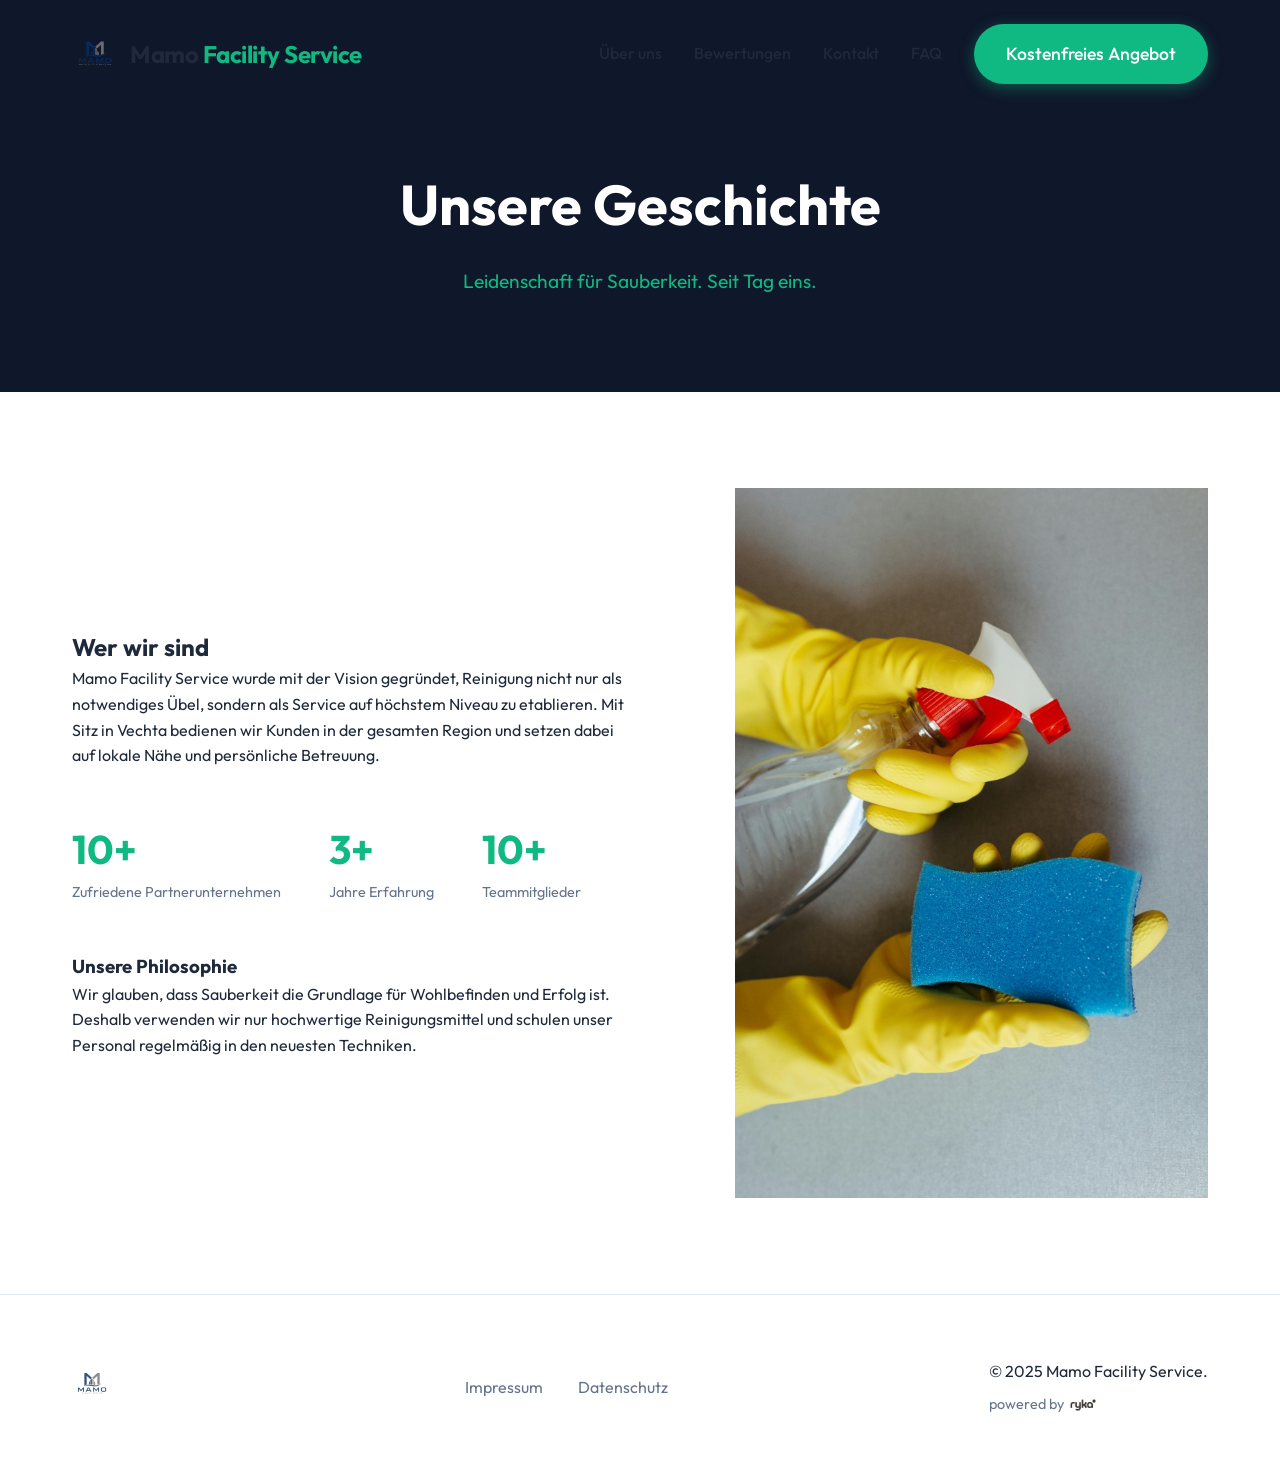
==== about.html @ 43d49301 "Logo etwas groesser, Textabstand zwischen Mamo und Facility Service korrigiert" ====
<!DOCTYPE html>
<html lang="de">
<head>
    <meta charset="UTF-8">
    <meta name="viewport" content="width=device-width, initial-scale=1.0">
    <title>Über uns | Mamo Facility Service Reinigungsservice</title>
    <link rel="preconnect" href="https://fonts.googleapis.com">
    <link rel="preconnect" href="https://fonts.gstatic.com" crossorigin>
    <link href="https://fonts.googleapis.com/css2?family=Outfit:wght@300;400;600;700&display=swap" rel="stylesheet">
    <link rel="stylesheet" href="style.css?v=1.3">
</head>
<body>
    <header id="main-header" class="scrolled">
        <nav class="container">
            <a href="index.html" class="logo" style="text-decoration:none; color:var(--text);">
                <img src="assets/logoneu1.png" alt="Mamo Facility Service Logo" class="logo-img">
                <span class="logo-text">Mamo <span>Facility Service</span></span>
            </a>
            <button class="hamburger" id="hamburger-btn" aria-label="Menü öffnen">
                <span></span>
                <span></span>
                <span></span>
            </button>
            <div class="nav-links" id="nav-links">
                <a href="about.html">Über uns</a>
                <a href="reviews.html">Bewertungen</a>
                <a href="contact.html">Kontakt</a>
                <a href="faq.html">FAQ</a>
                <a href="contact.html" class="btn-cta nav-cta">Kostenfreies Angebot</a>
            </div>
        </nav>
    </header>

    <main>
        <section class="sub-hero bg-dark">
            <div class="container">
                <h1>Unsere Geschichte</h1>
                <p>Leidenschaft für Sauberkeit. Seit Tag eins.</p>
            </div>
        </section>

        <section id="about-content" class="container">
            <div class="about-grid">
                <div class="about-text">
                    <h2>Wer wir sind</h2>
                    <p>Mamo Facility Service wurde mit der Vision gegründet, Reinigung nicht nur als notwendiges Übel, sondern als Service auf höchstem Niveau zu etablieren. Mit Sitz in Vechta bedienen wir Kunden in der gesamten Region und setzen dabei auf lokale Nähe und persönliche Betreuung.</p>
                    
                    <div class="stats">
                        <div class="stat-item">
                            <span class="number">10+</span>
                            <span class="label">Zufriedene Partnerunternehmen</span>
                        </div>
                        <div class="stat-item">
                            <span class="number">3+</span>
                            <span class="label">Jahre Erfahrung</span>
                        </div>
                        <div class="stat-item">
                            <span class="number">10+</span>
                            <span class="label">Teammitglieder</span>
                        </div>
                    </div>

                    <h3>Unsere Philosophie</h3>
                    <p>Wir glauben, dass Sauberkeit die Grundlage für Wohlbefinden und Erfolg ist. Deshalb verwenden wir nur hochwertige Reinigungsmittel und schulen unser Personal regelmäßig in den neuesten Techniken.</p>
                </div>
                <div class="about-image">
                    <img src="assets/about-cleaning.jpg" alt="Mamo Facility Service Reinigung" class="img-responsive">
                </div>
            </div>
        </section>


    </main>

    <footer>
        <div class="container footer-content">
            <div class="footer-logo">
                <img src="assets/logoneu1.png" alt="Mamo Facility Service Logo">
            </div>
            <div class="footer-links">
                <a href="impressum.html">Impressum</a>
                <a href="datenschutz.html">Datenschutz</a>
            </div>
            <div class="copyright">
                &copy; 2025 Mamo Facility Service.
                <div style="margin-top: 8px; font-size: 0.9rem; color: var(--text-light);">
                    powered by <img src="assets/ryka-logo.jpg" alt="ryka" style="height: 14px; vertical-align: middle; margin-left: 2px;">
                </div>
            </div>
        </div>
    </footer>
    <script src="app.js"></script>
</body>
</html>
---- style.css ----
:root {
    --primary: #0f172a;
    --secondary: #10b981;
    --accent: #3b82f6;
    --background: #ffffff;
    --surface: #f8fafc;
    --text: #1e293b;
    --text-light: #64748b;
    --white: #ffffff;
    --transition: all 0.3s cubic-bezier(0.4, 0, 0.2, 1);
}

* {
    margin: 0;
    padding: 0;
    box-sizing: border-box;
}

html {
    scroll-behavior: smooth;
}

body {
    font-family: 'Outfit', sans-serif;
    line-height: 1.6;
    color: var(--text);
    background-color: var(--background);
    overflow-x: hidden;
}

.container {
    max-width: 1200px;
    margin: 0 auto;
    padding: 0 2rem;
}

/* Header & Nav */
header {
    position: fixed;
    top: 0;
    width: 100%;
    z-index: 1000;
    padding: 1.5rem 0;
    transition: var(--transition);
}

header.scrolled {
    background: rgba(255, 255, 255, 0.8);
    backdrop-filter: blur(10px);
    padding: 1rem 0;
    box-shadow: 0 4px 20px rgba(0,0,0,0.05);
}

nav {
    display: flex;
    justify-content: space-between;
    align-items: center;
}

.logo {
    display: inline-flex;
    align-items: center;
    gap: 0.75rem;
    font-size: 1.5rem;
    font-weight: 700;
    letter-spacing: -0.5px;
    transition: var(--transition);
}

.logo-text span {
    color: var(--secondary);
}

.logo-img {
    height: 46px;
    width: auto;
    object-fit: contain;
    transition: var(--transition);
}

header.scrolled .logo-img {
    height: 36px;
}

header.scrolled .logo {
    font-size: 1.3rem;
}

.nav-links {
    display: flex;
    gap: 2rem;
    align-items: center;
}

.nav-links a {
    text-decoration: none;
    color: var(--text);
    font-weight: 500;
    transition: var(--transition);
}

.nav-links a:hover {
    color: var(--secondary);
}

.hamburger {
    display: none;
    flex-direction: column;
    justify-content: space-around;
    width: 30px;
    height: 25px;
    background: transparent;
    border: none;
    cursor: pointer;
    padding: 0;
    z-index: 1000;
}

.hamburger span {
    width: 30px;
    height: 3px;
    background: var(--text);
    border-radius: 10px;
    transition: all 0.3s linear;
    position: relative;
    transform-origin: 1px;
}

.hamburger.active span:nth-child(1) {
    transform: rotate(45deg);
}

.hamburger.active span:nth-child(2) {
    opacity: 0;
}

.hamburger.active span:nth-child(3) {
    transform: rotate(-45deg);
}

.nav-cta {
    padding: 0.8rem 1.5rem;
    background-color: var(--secondary);
    color: var(--white);
    border-radius: 50px;
    box-shadow: 0 4px 15px rgba(16, 185, 129, 0.4);
}

.nav-cta:hover {
    transform: translateY(-2px);
    box-shadow: 0 6px 20px rgba(16, 185, 129, 0.6);
    color: var(--white) !important;
}

/* Buttons */
.btn-primary, .btn-cta {
    background: var(--primary);
    color: var(--white) !important;
    padding: 0.8rem 1.5rem;
    border-radius: 50px;
    font-weight: 600;
    transition: var(--transition);
    border: none;
    cursor: pointer;
}

.btn-cta {
    background: var(--secondary);
    padding: 1rem 2rem;
    font-size: 1.1rem;
}

.btn-secondary {
    background: transparent;
    border: 2px solid var(--primary);
    color: var(--primary);
    padding: 1rem 2rem;
    border-radius: 50px;
    font-weight: 600;
    text-decoration: none;
    transition: var(--transition);
}

.btn-primary:hover, .btn-cta:hover {
    transform: translateY(-2px);
    box-shadow: 0 10px 20px rgba(0,0,0,0.1);
}

/* Hero Section */
#hero {
    height: 500vh; /* Increased to 500vh to slow down the 161 desktop frames and make scrolling less sensitive */
    position: relative;
}

.animation-container {
    position: sticky;
    top: 0;
    height: 100vh;
    width: 100%;
    overflow: hidden;
    background: url('frames/ezgif-frame-001.webp') center center / cover no-repeat #000;
}

#scroll-animation {
    width: 100%;
    height: 100%;
    display: block;
}

.hero-content {
    position: absolute;
    top: 50%;
    left: 50%;
    transform: translate(-50%, -50%);
    z-index: 10;
    color: var(--white);
    text-align: center;
    width: 100%;
    padding: 0 2rem;
    pointer-events: none;
    -webkit-font-smoothing: antialiased;
}

.hero-content * {
    pointer-events: auto;
}

.hero-logo {
    margin-bottom: 2rem;
}

.hero-logo img {
    max-height: 90px;
    width: auto;
    border-radius: 12px;
    background: #ffffff;
    padding: 8px;
    box-shadow: 0 10px 30px rgba(0,0,0,0.15);
    display: inline-block;
}

#hero h1 {
    font-size: clamp(2.5rem, 8vw, 4.5rem);
    line-height: 1.1;
    margin-bottom: 1.5rem;
    font-weight: 700;
    text-shadow: 0 4px 20px rgba(0,0,0,0.3);
}

#hero h1 span {
    color: #10b981; /* Bright, vibrant green */
    text-shadow: 0 2px 15px rgba(0,0,0,0.6);
}

#hero p {
    font-size: 1.25rem;
    margin-bottom: 2.5rem;
    opacity: 0.9;
}

.hero-actions {
    display: flex;
    gap: 1rem;
    justify-content: center;
}

#hero .btn-secondary {
    border-color: var(--white);
    color: var(--white);
}

#hero .btn-secondary:hover {
    background: var(--white);
    color: var(--primary);
}

/* Animations */
.fade-in {
    opacity: 0;
    transform: translateY(20px);
    animation: fadeIn 1s forwards;
}

.delay-1 { animation-delay: 0.2s; }
.delay-2 { animation-delay: 0.4s; }

@keyframes fadeIn {
    to {
        opacity: 1;
        transform: translateY(0);
    }
}

/* Services */
#services {
    padding: 8rem 2rem;
}

.section-title {
    text-align: center;
    font-size: 2.5rem;
    margin-bottom: 4rem;
    font-weight: 700;
}

.services-grid {
    display: grid;
    grid-template-columns: repeat(auto-fit, minmax(250px, 1fr));
    gap: 2rem;
}

.service-card {
    background: var(--surface);
    padding: 3rem 2rem;
    border-radius: 24px;
    transition: var(--transition);
    text-align: center;
}

.service-card:hover {
    transform: translateY(-10px);
    background: var(--white);
    box-shadow: 0 20px 40px rgba(0,0,0,0.05);
}

.service-card .icon {
    font-size: 3rem;
    margin-bottom: 1.5rem;
}

.service-card h3 {
    margin-bottom: 1rem;
    font-size: 1.5rem;
}

/* Why Us */
.bg-dark {
    background: var(--primary);
    color: var(--white);
    padding: 8rem 0;
}

.grid-2 {
    display: grid;
    grid-template-columns: 1fr 1fr;
    gap: 4rem;
    align-items: center;
}

.why-cards-grid {
    display: grid;
    grid-template-columns: repeat(4, 1fr);
    gap: 1.5rem;
}

.why-card {
    background: rgba(255, 255, 255, 0.05);
    border: 1px solid rgba(255, 255, 255, 0.08);
    border-radius: 20px;
    padding: 2.5rem 2rem;
    text-align: center;
    transition: all 0.4s cubic-bezier(0.25, 0.46, 0.45, 0.94);
    position: relative;
    overflow: hidden;
}

.why-card::before {
    content: '';
    position: absolute;
    top: 0;
    left: 0;
    right: 0;
    height: 3px;
    background: linear-gradient(90deg, transparent, var(--secondary), transparent);
    opacity: 0;
    transition: opacity 0.4s ease;
}

.why-card:hover {
    transform: translateY(-8px);
    background: rgba(255, 255, 255, 0.09);
    border-color: rgba(46, 204, 113, 0.3);
    box-shadow: 0 20px 60px rgba(0, 0, 0, 0.3), 0 0 40px rgba(46, 204, 113, 0.1);
}

.why-card:hover::before {
    opacity: 1;
}

.why-card-icon {
    width: 60px;
    height: 60px;
    border-radius: 16px;
    background: linear-gradient(135deg, rgba(46, 204, 113, 0.15), rgba(46, 204, 113, 0.05));
    display: flex;
    align-items: center;
    justify-content: center;
    margin: 0 auto 1.5rem;
    color: var(--secondary);
    transition: all 0.4s ease;
}

.why-card:hover .why-card-icon {
    background: linear-gradient(135deg, var(--secondary), rgba(46, 204, 113, 0.7));
    color: var(--white);
    transform: scale(1.1);
    box-shadow: 0 8px 25px rgba(46, 204, 113, 0.3);
}

.why-card-title {
    font-size: 1.15rem;
    font-weight: 700;
    color: var(--white);
    margin-bottom: 0.75rem;
}

.why-card-text {
    font-size: 0.95rem;
    color: rgba(255, 255, 255, 0.55);
    line-height: 1.6;
}

/* Contact */
#contact {
    padding: 8rem 2rem;
}

.contact-wrapper {
    display: grid;
    grid-template-columns: 1fr 1.2fr;
    gap: 4rem;
    background: var(--surface);
    padding: 4rem;
    border-radius: 40px;
}

.contact-form {
    display: flex;
    flex-direction: column;
    gap: 1.5rem;
}

.contact-form input, .contact-form select, .contact-form textarea {
    padding: 1rem 1.5rem;
    border-radius: 12px;
    border: 1px solid #e2e8f0;
    font-family: inherit;
    font-size: 1rem;
}

.info-item {
    margin: 2rem 0;
    font-size: 1.2rem;
    font-weight: 600;
}

.info-item a {
    text-decoration: none;
    color: var(--text);
}

.btn-whatsapp {
    display: inline-block;
    background: #25d366;
    color: white;
    padding: 1rem 2rem;
    border-radius: 50px;
    text-decoration: none;
    font-weight: 600;
    transition: var(--transition);
}

.image-container {
    border-radius: 30px;
    overflow: hidden;
    box-shadow: 0 20px 40px rgba(0,0,0,0.2);
}

.img-responsive {
    width: 100%;
    height: auto;
    display: block;
    transition: var(--transition);
}

.img-responsive:hover {
    transform: scale(1.05);
}

/* Subpages */
.sub-hero {
    padding: 10rem 0 6rem;
    text-align: center;
}

.sub-hero h1 {
    font-size: 3.5rem;
    margin-bottom: 1rem;
    color: var(--white);
}

.sub-hero p {
    font-size: 1.2rem;
    color: var(--secondary);
    max-width: 600px;
    margin: 0 auto;
}

/* Service Details */
.service-detail-block {
    display: grid;
    grid-template-columns: 1fr 1fr;
    gap: 4rem;
    align-items: center;
    padding: 6rem 0;
}

.service-detail-block.reverse {
    direction: rtl;
}

.service-detail-block.reverse .service-text {
    direction: ltr;
}

.service-text h2 {
    font-size: 2.5rem;
    margin-bottom: 1.5rem;
}

.service-text p {
    font-size: 1.1rem;
    color: var(--text-light);
    margin-bottom: 2rem;
}

.service-text ul {
    list-style: none;
}

.service-text li {
    margin-bottom: 1rem;
    padding-left: 2rem;
    position: relative;
}

.service-text li::before {
    content: '✓';
    position: absolute;
    left: 0;
    color: var(--secondary);
    font-weight: 700;
}

/* Reviews Wall */
#reviews-wall {
    padding: 6rem 2rem;
}

.rating-summary {
    text-align: center;
    margin-bottom: 4rem;
}

.rating-summary .stars {
    font-size: 2rem;
    margin-bottom: 0.5rem;
}

.reviews-grid {
    display: grid;
    grid-template-columns: repeat(auto-fit, minmax(300px, 1fr));
    gap: 2rem;
}

.review-card {
    background: var(--surface);
    padding: 2.5rem;
    border-radius: 24px;
    border: 1px solid #e2e8f0;
}

.review-header {
    display: flex;
    align-items: center;
    gap: 1rem;
    margin-bottom: 1.5rem;
}

.avatar {
    width: 50px;
    height: 50px;
    min-width: 50px;
    min-height: 50px;
    background: var(--primary);
    color: var(--white);
    display: flex;
    align-items: center;
    justify-content: center;
    border-radius: 50%;
    font-weight: 700;
    flex-shrink: 0;
}

.user-info {
    flex: 1;
}

.user-info strong {
    display: block;
}

.user-info span {
    font-size: 0.9rem;
    color: var(--text-light);
}

/* About Grid */
.about-grid {
    display: grid;
    grid-template-columns: 1.2fr 1fr;
    gap: 6rem;
    padding: 6rem 0;
    align-items: center;
}

.stats {
    display: flex;
    gap: 3rem;
    margin: 3rem 0;
}

.stat-item {
    display: flex;
    flex-direction: column;
}

.stat-item .number {
    font-size: 2.5rem;
    font-weight: 700;
    color: var(--secondary);
}

.stat-item .label {
    font-size: 0.9rem;
    color: var(--text-light);
}

/* Contact Grid */
#contact-full {
    padding: 6rem 2rem;
}

/* Mobile-only contact choice elements — hidden on desktop */
.mobile-reach-heading,
.mobile-choice-badge {
    display: none;
}

.contact-grid {
    display: grid;
    grid-template-columns: 1fr 1.2fr;
    gap: 6rem;
}

.contact-methods {
    margin: 3rem 0;
}

.method {
    display: flex;
    gap: 1.5rem;
    margin-bottom: 2rem;
}

.method:last-child {
    margin-bottom: 0;
}

.method .icon {
    font-size: 1.5rem;
    background: var(--surface);
    width: 50px;
    height: 50px;
    display: flex;
    align-items: center;
    justify-content: center;
    border-radius: 12px;
}

.whatsapp-card {
    background: #e7f9ee;
    padding: 2.5rem;
    border-radius: 24px;
}

.whatsapp-card h3 {
    margin-bottom: 0.5rem;
}

.contact-form-wrapper {
    background: var(--surface);
    padding: 4rem;
    border-radius: 32px;
}

.form-group {
    margin-bottom: 1.5rem;
}

.form-group label {
    display: block;
    margin-bottom: 0.5rem;
    font-weight: 600;
}

.text-center {
    text-align: center;
}

/* Featured Partner Logo (centered above grid) */
.partner-featured {
    display: flex;
    justify-content: center;
    align-items: center;
    margin-top: 3rem;
    margin-bottom: 1rem;
}

.partner-featured-logo {
    max-width: 220px;
    max-height: 100px;
}

/* Partners Grid Layout */
.partners-logo-grid {
    display: grid;
    grid-template-columns: repeat(3, 1fr);
    gap: 4.5rem 3rem; /* Increased vertical gap */
    align-items: center;
    justify-items: center;
    margin-top: 3rem;
    padding: 1rem 0;
    width: 100%;
}

.partner-image {
    max-width: 180px;
    height: auto;
    max-height: 80px;
    object-fit: contain;
    opacity: 1;
    transition: var(--transition);
}

.dark-bg-logo {
    background-color: var(--primary);
    padding: 8px 12px;
    border-radius: 8px;
}

@media (min-width: 768px) {
    .partner-image {
        opacity: 0.6;
        filter: grayscale(100%);
    }

    .partner-image:hover {
        opacity: 1;
        filter: grayscale(0%);
        transform: scale(1.1);
    }
}

#partners {
    padding-top: 8rem; /* Weiter weg vom dunklen Bereich darüber */
    padding-bottom: 2rem; /* Näher an das Element darunter */
}

/* Home CTA Section */
#cta-home {
    margin-top: 4rem; /* Halbiert von 8rem, um näher an den Partnern zu sein */
    margin-bottom: 4rem;
    padding: 4rem 2rem;
    background-color: var(--surface);
    border-radius: 20px;
}

#cta-home h2 {
    margin-bottom: 1rem;
}

#cta-home p {
    margin-bottom: 2rem;
    color: var(--text-light);
}

/* Footer */
footer {
    padding: 4rem 0;
    border-top: 1px solid #e2e8f0;
}

.footer-content {
    display: flex;
    justify-content: space-between;
    align-items: center;
}

.footer-logo img {
    height: 40px;
    width: auto;
    opacity: 0.8;
}

.footer-links a {
    margin-left: 2rem;
    text-decoration: none;
    color: var(--text-light);
}

/* Creative Services Grid */
.section-header {
    margin-bottom: 4rem;
}
.badge {
    display: inline-block;
    padding: 0.5rem 1rem;
    background: rgba(16, 185, 129, 0.1);
    color: var(--secondary);
    border-radius: 50px;
    font-weight: 600;
    font-size: 0.9rem;
    margin-bottom: 1rem;
    text-transform: uppercase;
    letter-spacing: 1px;
}

.creative-services-grid {
    display: grid;
    grid-template-columns: repeat(2, 1fr);
    gap: 2rem;
}

.c-service-card {
    position: relative;
    padding: 3rem;
    border-radius: 30px;
    background: var(--surface);
    text-decoration: none;
    color: var(--text);
    overflow: hidden;
    transition: all 0.4s cubic-bezier(0.16, 1, 0.3, 1);
    display: flex;
    flex-direction: column;
    justify-content: space-between;
    min-height: 300px;
    border: 1px solid rgba(0,0,0,0.03);
}

.c-service-card:hover {
    transform: translateY(-10px);
    box-shadow: 0 30px 60px rgba(0,0,0,0.08);
}

.c-service-number {
    font-size: 4rem;
    font-weight: 700;
    color: rgba(0,0,0,0.05);
    line-height: 1;
    transition: var(--transition);
}

.c-service-card:hover .c-service-number {
    color: var(--secondary);
    transform: scale(1.1) translateX(10px);
}

.c-service-content h3 {
    font-size: 1.8rem;
    margin-bottom: 1rem;
}

.c-service-content p {
    color: var(--text-light);
    margin-bottom: 2rem;
    line-height: 1.6;
}

.c-service-link {
    font-weight: 600;
    color: var(--primary);
    opacity: 0;
    transform: translateX(-20px);
    transition: all 0.3s ease;
    display: inline-block;
}

.c-service-card:hover .c-service-link {
    opacity: 1;
    transform: translateX(0);
}

/* Variant: Highlight (Green) */
.c-service-card.highlight {
    background: var(--secondary);
    color: var(--white);
}

.c-service-card.highlight:hover {
    transform: translateY(-12px) scale(1.02);
    box-shadow: 0 20px 40px rgba(16, 185, 129, 0.4);
    background: #12cf8f;
}

.c-service-card.highlight .c-service-number {
    color: rgba(255,255,255,0.2);
}

.c-service-card.highlight:hover .c-service-number {
    color: var(--white);
}

.c-service-card.highlight p {
    color: rgba(255,255,255,0.9);
}

.c-service-card.highlight .c-service-link {
    color: var(--white);
}

/* Variant: Dark */
.c-service-card.dark {
    background: var(--primary);
    color: var(--white);
}

.c-service-card.dark:hover {
    transform: translateY(-12px) scale(1.02);
    box-shadow: 0 20px 40px rgba(15, 23, 42, 0.4);
    background: #17223b;
}

.c-service-card.dark .c-service-number {
    color: rgba(255,255,255,0.1);
}

.c-service-card.dark:hover .c-service-number {
    color: var(--secondary);
}

.c-service-card.dark p {
    color: rgba(255,255,255,0.7);
}

.c-service-card.dark .c-service-link {
    color: var(--secondary);
}

/* Mobile Adjustments */
@media (max-width: 768px) {
    #hero {
        height: 450vh; /* Increased from 350vh to make mobile animation slightly less sensitive and require more scrolling */
    }
    .animation-container {
        /* First frame as CSS background = always visible immediately, zero JS dependency */
        background: url('frames_mobil/ezgif-frame-001.webp') center center / cover no-repeat #000;
    }
    .creative-services-grid {
        grid-template-columns: 1fr;
    }

    /* Services page – mobile */
    .service-detail-block {
        grid-template-columns: 1fr;
        gap: 0;
        padding: 2rem 0;
    }

    /* Reset the RTL trick that breaks mobile layout */
    .service-detail-block.reverse {
        direction: ltr;
    }

    /* Hide images on mobile */
    .service-image {
        display: none;
    }

    /* Style each block as a clean card with green left accent */
    .service-text {
        background: var(--surface);
        border-radius: 20px;
        border-left: 4px solid var(--secondary);
        padding: 2rem 1.5rem;
        margin-bottom: 1.5rem;
    }

    .service-text h2 {
        font-size: 1.6rem;
        margin-bottom: 1rem;
    }

    .service-text p {
        font-size: 1rem;
        margin-bottom: 1.5rem;
    }

    .service-text li {
        font-size: 0.95rem;
        margin-bottom: 0.75rem;
    }

    #detailed-services {
        padding: 2rem 1rem;
    }
    .c-service-card {
        padding: 2rem;
        min-height: auto;
    }
    .c-service-number {
        font-size: 3rem;
        margin-bottom: 1rem;
    }
    .c-service-link {
        opacity: 1;
        transform: none;
    }
    .partners-logo-grid {
        grid-template-columns: repeat(2, 1fr);
        gap: 3.5rem 1.5rem; /* Increased vertical gap on mobile */
    }
    .partner-image {
        max-width: 140px;
        max-height: 60px;
    }

    .grid-2, .contact-wrapper {
        grid-template-columns: 1fr;
    }

    #cta-home {
        margin-top: 5rem;
        padding: 3rem 1.5rem;
    }
    
    .hamburger {
        display: flex;
    }
    
    .nav-links {
        position: fixed;
        top: 0;
        right: -100%;
        width: 100%;
        height: 100vh;
        background-color: var(--background);
        flex-direction: column;
        justify-content: center;
        align-items: center;
        transition: right 0.4s ease;
        z-index: 999;
        gap: 3rem;
        display: flex;
    }

    .nav-links.active {
        right: 0;
    }

    .nav-links a {
        font-size: 1.5rem;
    }

    .nav-cta {
        width: 80%;
        text-align: center;
        margin-top: 2rem;
        font-size: 1.2rem;
    }
    
    .hero-content h1 {
        font-size: 3rem;
    }
    
    .contact-wrapper {
        padding: 2rem;
    }

    .contact-grid {
        grid-template-columns: 1fr;
        gap: 1.25rem;
    }

    .contact-methods {
        margin: 1.5rem 0 1rem 0;
    }

    .contact-form-wrapper {
        padding: 2rem 1.5rem;
        border-radius: 20px;
    }

    #contact-full {
        padding: 2rem 1rem;
    }

    .whatsapp-card {
        display: none;
    }

    /* Show mobile-only elements */
    .mobile-reach-heading {
        display: block;
        text-align: center;
        margin-bottom: 2rem;
        padding: 0 0.5rem;
    }

    .mobile-reach-heading h2 {
        font-size: 1.6rem;
        margin-bottom: 0.4rem;
    }

    .mobile-reach-heading p {
        color: var(--text-light);
        font-size: 0.95rem;
    }

    /* Hide the desktop heading on mobile (replaced by mobile-reach-heading) */
    .contact-details > h2,
    .contact-details > p {
        display: none;
    }

    .mobile-choice-badge {
        display: flex;
        align-items: center;
        gap: 1rem;
        border-radius: 14px;
        padding: 1rem 1.25rem;
        margin-bottom: 1.25rem;
        font-size: 0.95rem;
        text-decoration: none;
        color: var(--text);
        transition: all 0.25s ease;
    }

    a.mobile-choice-badge.mobile-choice-wa:active {
        background: #d1f2dc;
        transform: scale(0.98);
    }

    .mobile-choice-badge strong {
        display: block;
        font-size: 1.05rem;
        margin-bottom: 0.15rem;
    }

    .mobile-choice-badge span:not(.choice-icon) {
        color: rgba(0,0,0,0.5);
        font-size: 0.88rem;
    }

    .choice-icon {
        font-size: 1.8rem;
        flex-shrink: 0;
    }

    .mobile-choice-wa {
        background: #e7f9ee;
        border: 2px solid #a8e6be;
    }

    .mobile-choice-form {
        background: var(--surface);
        border: 2px solid rgba(26, 43, 76, 0.15);
    }

    .why-cards-grid {
        grid-template-columns: repeat(2, 1fr);
        gap: 1rem;
    }

    .why-card {
        padding: 2rem 1.5rem;
    }

    /* About page – mobile */
    .about-grid {
        grid-template-columns: 1fr;
        gap: 3rem;
        padding: 3rem 0;
    }

    .stats {
        flex-direction: column;
        gap: 1.5rem;
        margin: 2rem 0;
    }

    /* Hero Logo - mobile */
    .hero-logo img {
        max-height: 70px;
        padding: 6px;
    }

    /* Logo Brand Font-Size - mobile */
    .logo {
        font-size: 1.15rem;
    }
    header.scrolled .logo {
        font-size: 1.05rem;
    }
    .logo-img {
        height: 32px;
    }
    header.scrolled .logo-img {
        height: 28px;
    }
}

@media (max-width: 480px) {
    .why-cards-grid {
        grid-template-columns: 1fr;
    }
}
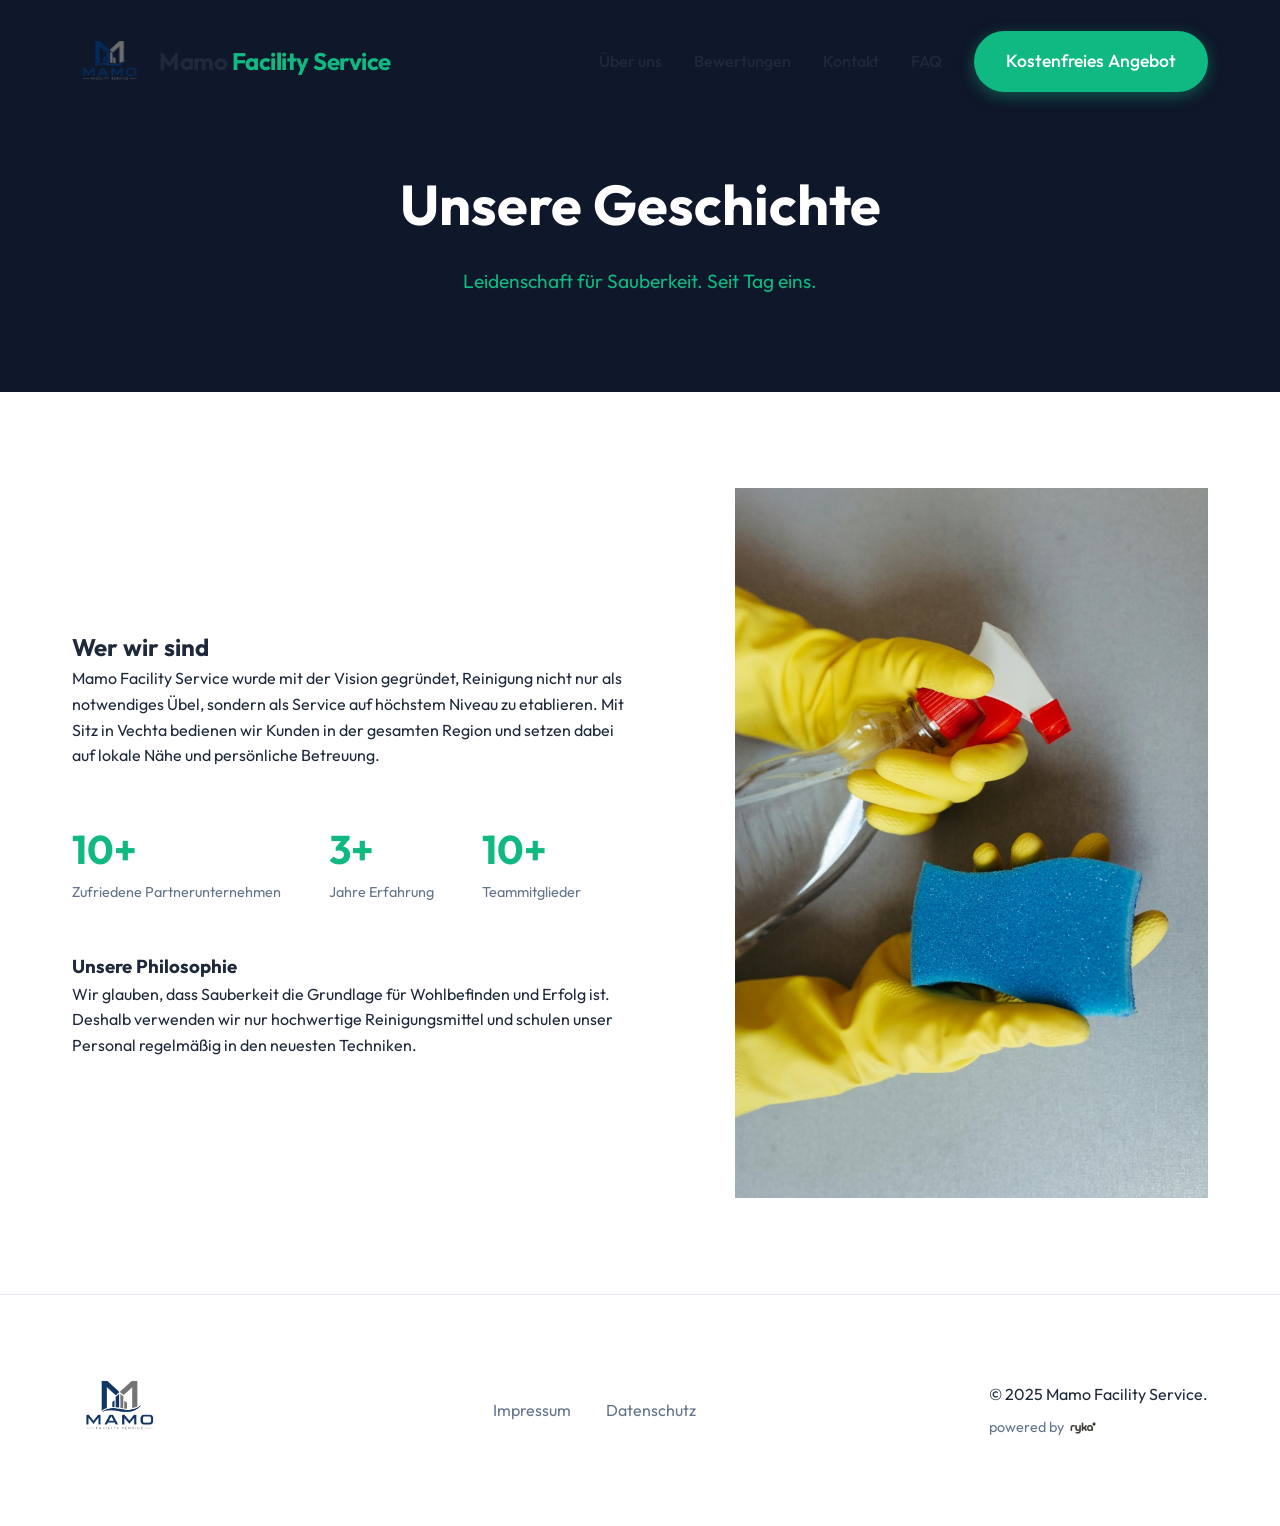
==== commit 2cadda0f: "Fix iOS Safari schwarzer Balken: dvh units, viewport-fit=cover, safe-area-insets" ====
--- a/about.html
+++ b/about.html
@@ -2,7 +2,7 @@
 <html lang="de">
 <head>
     <meta charset="UTF-8">
-    <meta name="viewport" content="width=device-width, initial-scale=1.0">
+    <meta name="viewport" content="width=device-width, initial-scale=1.0, viewport-fit=cover">
     <title>Über uns | Mamo Facility Service Reinigungsservice</title>
     <link rel="preconnect" href="https://fonts.googleapis.com">
     <link rel="preconnect" href="https://fonts.gstatic.com" crossorigin>
--- a/style.css
+++ b/style.css
@@ -18,6 +18,7 @@
 
 html {
     scroll-behavior: smooth;
+    background-color: var(--background);
 }
 
 body {
@@ -26,6 +27,8 @@
     color: var(--text);
     background-color: var(--background);
     overflow-x: hidden;
+    /* iOS safe area support */
+    padding-bottom: env(safe-area-inset-bottom);
 }
 
 .container {
@@ -72,14 +75,14 @@
 }
 
 .logo-img {
-    height: 46px;
+    height: 75px;
     width: auto;
     object-fit: contain;
     transition: var(--transition);
 }
 
 header.scrolled .logo-img {
-    height: 36px;
+    height: 55px;
 }
 
 header.scrolled .logo {
@@ -196,6 +199,7 @@
     position: sticky;
     top: 0;
     height: 100vh;
+    height: 100dvh;
     width: 100%;
     overflow: hidden;
     background: url('frames/ezgif-frame-001.webp') center center / cover no-repeat #000;
@@ -808,9 +812,9 @@
 }
 
 .footer-logo img {
-    height: 40px;
+    height: 95px;
     width: auto;
-    opacity: 0.8;
+    opacity: 0.95;
 }
 
 .footer-links a {
@@ -1054,6 +1058,7 @@
         right: -100%;
         width: 100%;
         height: 100vh;
+        height: 100dvh;
         background-color: var(--background);
         flex-direction: column;
         justify-content: center;
@@ -1213,10 +1218,10 @@
         font-size: 1.05rem;
     }
     .logo-img {
-        height: 32px;
+        height: 48px;
     }
     header.scrolled .logo-img {
-        height: 28px;
+        height: 40px;
     }
 }
 
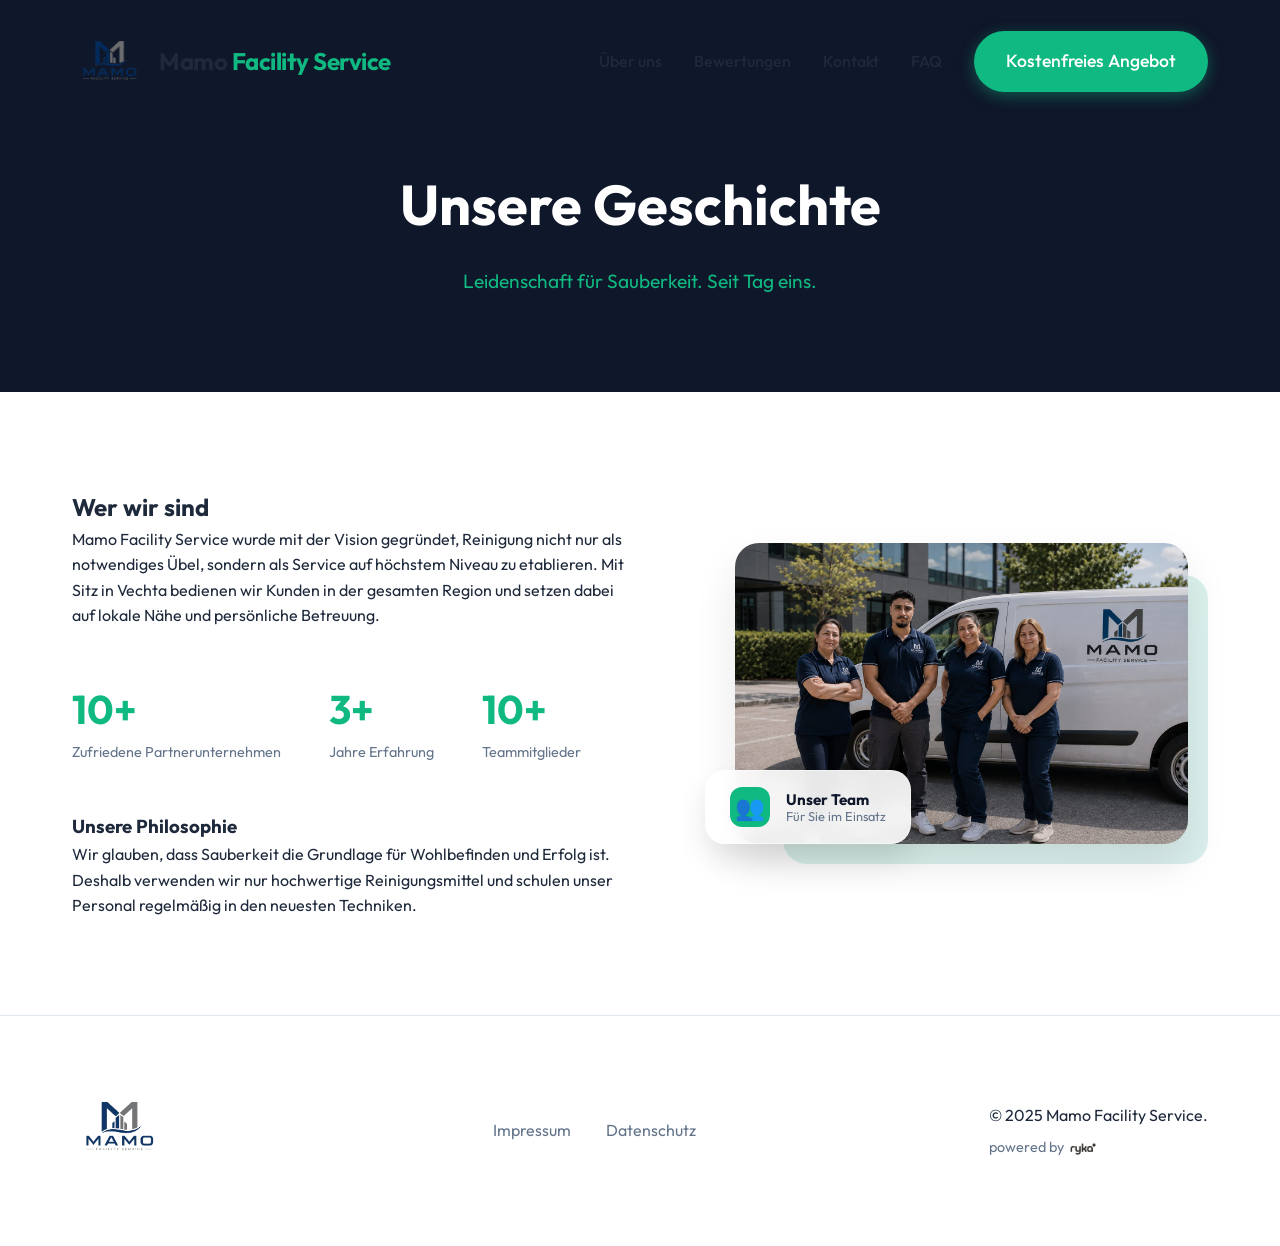
==== commit c6de3c33: "Update team photo on about page and optimize styling for landscape format" ====
--- a/about.html
+++ b/about.html
@@ -3,6 +3,7 @@
 <head>
     <meta charset="UTF-8">
     <meta name="viewport" content="width=device-width, initial-scale=1.0, viewport-fit=cover">
+    <meta name="theme-color" content="#ffffff">
     <title>Über uns | Mamo Facility Service Reinigungsservice</title>
     <link rel="preconnect" href="https://fonts.googleapis.com">
     <link rel="preconnect" href="https://fonts.gstatic.com" crossorigin>
@@ -64,7 +65,17 @@
                     <p>Wir glauben, dass Sauberkeit die Grundlage für Wohlbefinden und Erfolg ist. Deshalb verwenden wir nur hochwertige Reinigungsmittel und schulen unser Personal regelmäßig in den neuesten Techniken.</p>
                 </div>
                 <div class="about-image">
-                    <img src="assets/about-cleaning.jpg" alt="Mamo Facility Service Reinigung" class="img-responsive">
+                    <div class="about-image-wrapper">
+                        <div class="about-image-decor"></div>
+                        <img src="assets/team.jpeg" alt="Mamo Facility Service Team" class="img-responsive team-img">
+                        <div class="about-image-badge">
+                            <span class="badge-icon">👥</span>
+                            <div class="badge-text">
+                                <strong>Unser Team</strong>
+                                <span>Für Sie im Einsatz</span>
+                            </div>
+                        </div>
+                    </div>
                 </div>
             </div>
         </section>
--- a/style.css
+++ b/style.css
@@ -199,10 +199,9 @@
     position: sticky;
     top: 0;
     height: 100vh;
-    height: 100dvh;
     width: 100%;
     overflow: hidden;
-    background: url('frames/ezgif-frame-001.webp') center center / cover no-repeat #000;
+    background: url('frames/ezgif-frame-001.webp') center center / cover no-repeat;
 }
 
 #scroll-animation {
@@ -650,6 +649,86 @@
     color: var(--text-light);
 }
 
+.about-image-wrapper {
+    position: relative;
+    padding-bottom: 20px;
+    padding-right: 20px;
+}
+
+.about-image-decor {
+    position: absolute;
+    bottom: 0;
+    right: 0;
+    width: 90%;
+    height: 90%;
+    background: linear-gradient(135deg, var(--secondary), #0d9488);
+    border-radius: 24px;
+    z-index: 1;
+    opacity: 0.15;
+}
+
+.team-img {
+    position: relative;
+    z-index: 2;
+    border-radius: 24px;
+    box-shadow: 0 20px 40px rgba(0,0,0,0.1);
+    aspect-ratio: 3/2;
+    object-fit: cover;
+    width: 100%;
+}
+
+.about-image-badge {
+    position: absolute;
+    bottom: 20px;
+    left: -30px;
+    background: rgba(255, 255, 255, 0.9);
+    backdrop-filter: blur(10px);
+    border: 1px solid rgba(255, 255, 255, 0.5);
+    padding: 1rem 1.5rem;
+    border-radius: 20px;
+    display: flex;
+    align-items: center;
+    gap: 1rem;
+    box-shadow: 0 15px 30px rgba(0,0,0,0.1);
+    z-index: 3;
+    animation: float 3s ease-in-out infinite;
+}
+
+@keyframes float {
+    0%, 100% { transform: translateY(0); }
+    50% { transform: translateY(-6px); }
+}
+
+.about-image-badge .badge-icon {
+    font-size: 1.5rem;
+    background: var(--secondary);
+    color: white;
+    width: 40px;
+    height: 40px;
+    display: flex;
+    align-items: center;
+    justify-content: center;
+    border-radius: 12px;
+}
+
+.about-image-badge .badge-text {
+    display: flex;
+    flex-direction: column;
+}
+
+.about-image-badge .badge-text strong {
+    color: var(--primary);
+    font-size: 0.95rem;
+    font-weight: 700;
+    line-height: 1.2;
+}
+
+.about-image-badge .badge-text span {
+    color: var(--text-light);
+    font-size: 0.8rem;
+    line-height: 1.2;
+}
+
 /* Contact Grid */
 #contact-full {
     padding: 6rem 2rem;
@@ -968,8 +1047,29 @@
     }
     .animation-container {
         /* First frame as CSS background = always visible immediately, zero JS dependency */
-        background: url('frames_mobil/ezgif-frame-001.webp') center center / cover no-repeat #000;
-    }
+        background: url('frames_mobil/ezgif-frame-001.webp') center center / cover no-repeat;
+    }
+    
+    /* Mobile Footer Layout */
+    .footer-content {
+        flex-direction: column;
+        gap: 2.5rem;
+        text-align: center;
+        padding: 0 1rem;
+    }
+    .footer-logo img {
+        height: 80px;
+    }
+    .footer-links {
+        display: flex;
+        justify-content: center;
+        gap: 2.5rem;
+        width: 100%;
+    }
+    .footer-links a {
+        margin-left: 0;
+    }
+    
     .creative-services-grid {
         grid-template-columns: 1fr;
     }
@@ -1204,6 +1304,18 @@
         margin: 2rem 0;
     }
 
+    .about-image-badge {
+        left: 10px;
+        bottom: -15px;
+        padding: 0.75rem 1.25rem;
+    }
+
+    .about-image-wrapper {
+        padding-bottom: 15px;
+        padding-right: 15px;
+        margin-top: 2rem;
+    }
+
     /* Hero Logo - mobile */
     .hero-logo img {
         max-height: 70px;
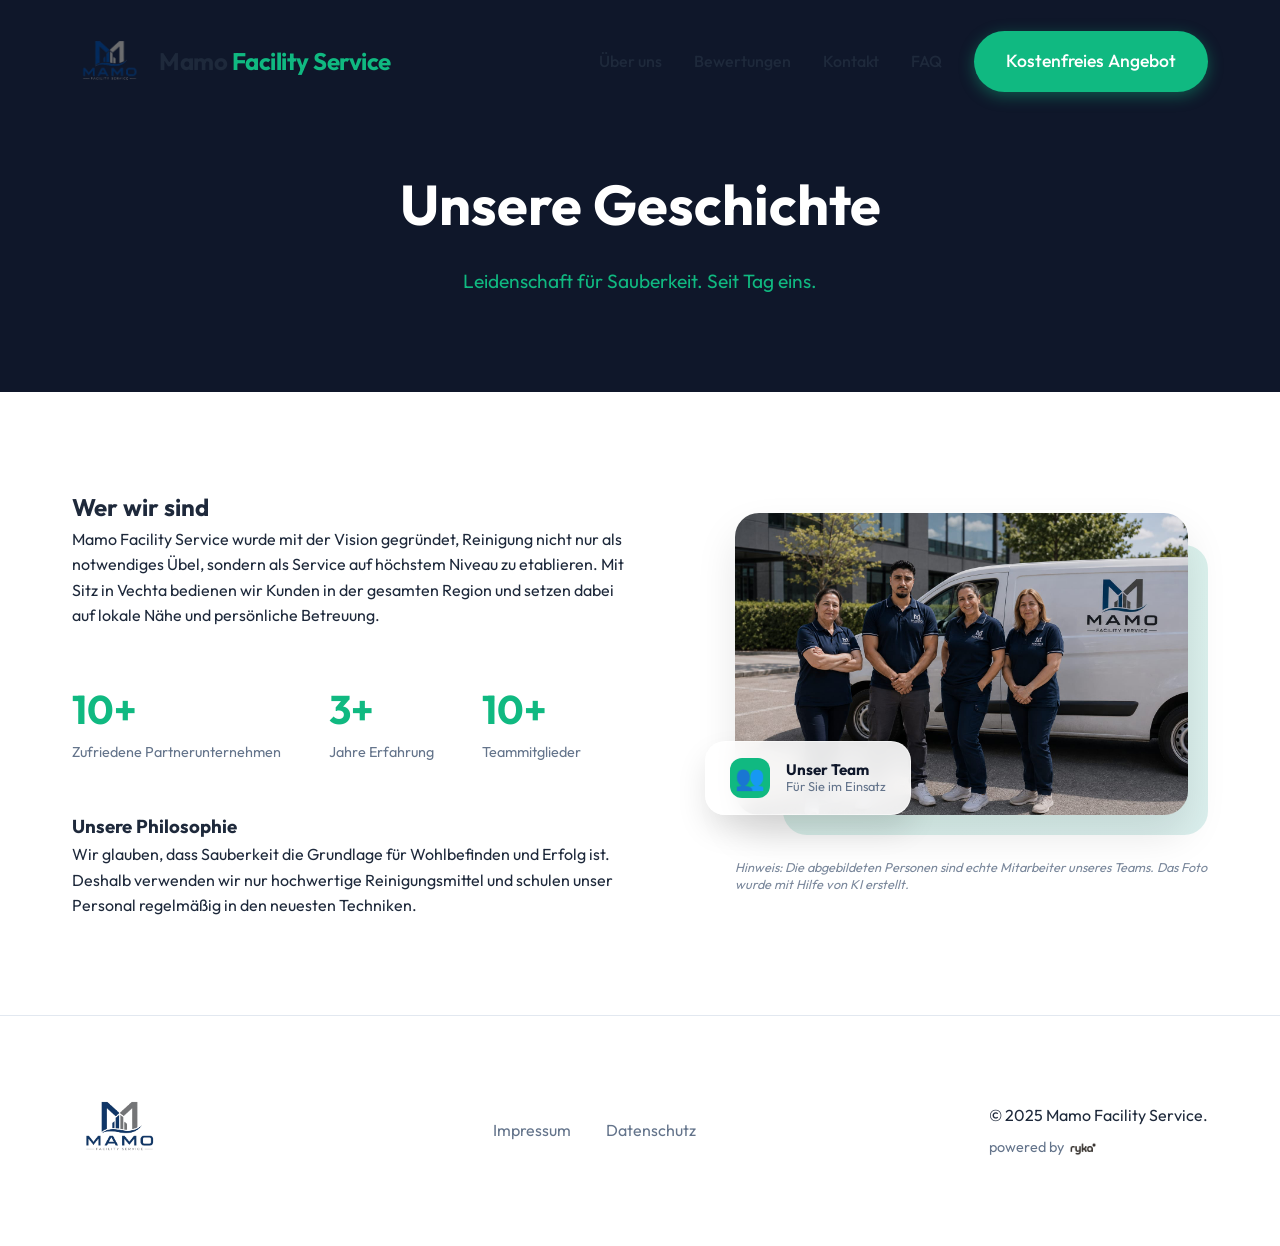
==== commit ad035406: "feat: add AI disclaimer below team image in about us page" ====
--- a/about.html
+++ b/about.html
@@ -76,6 +76,7 @@
                             </div>
                         </div>
                     </div>
+                    <p class="image-disclaimer">Hinweis: Die abgebildeten Personen sind echte Mitarbeiter unseres Teams. Das Foto wurde mit Hilfe von KI erstellt.</p>
                 </div>
             </div>
         </section>
--- a/style.css
+++ b/style.css
@@ -727,6 +727,15 @@
     color: var(--text-light);
     font-size: 0.8rem;
     line-height: 1.2;
+}
+
+.image-disclaimer {
+    font-size: 0.8rem;
+    color: var(--text-light);
+    margin-top: 1.5rem;
+    line-height: 1.4;
+    font-style: italic;
+    opacity: 0.85;
 }
 
 /* Contact Grid */
@@ -1316,6 +1325,10 @@
         margin-top: 2rem;
     }
 
+    .image-disclaimer {
+        margin-top: 2.2rem;
+    }
+
     /* Hero Logo - mobile */
     .hero-logo img {
         max-height: 70px;
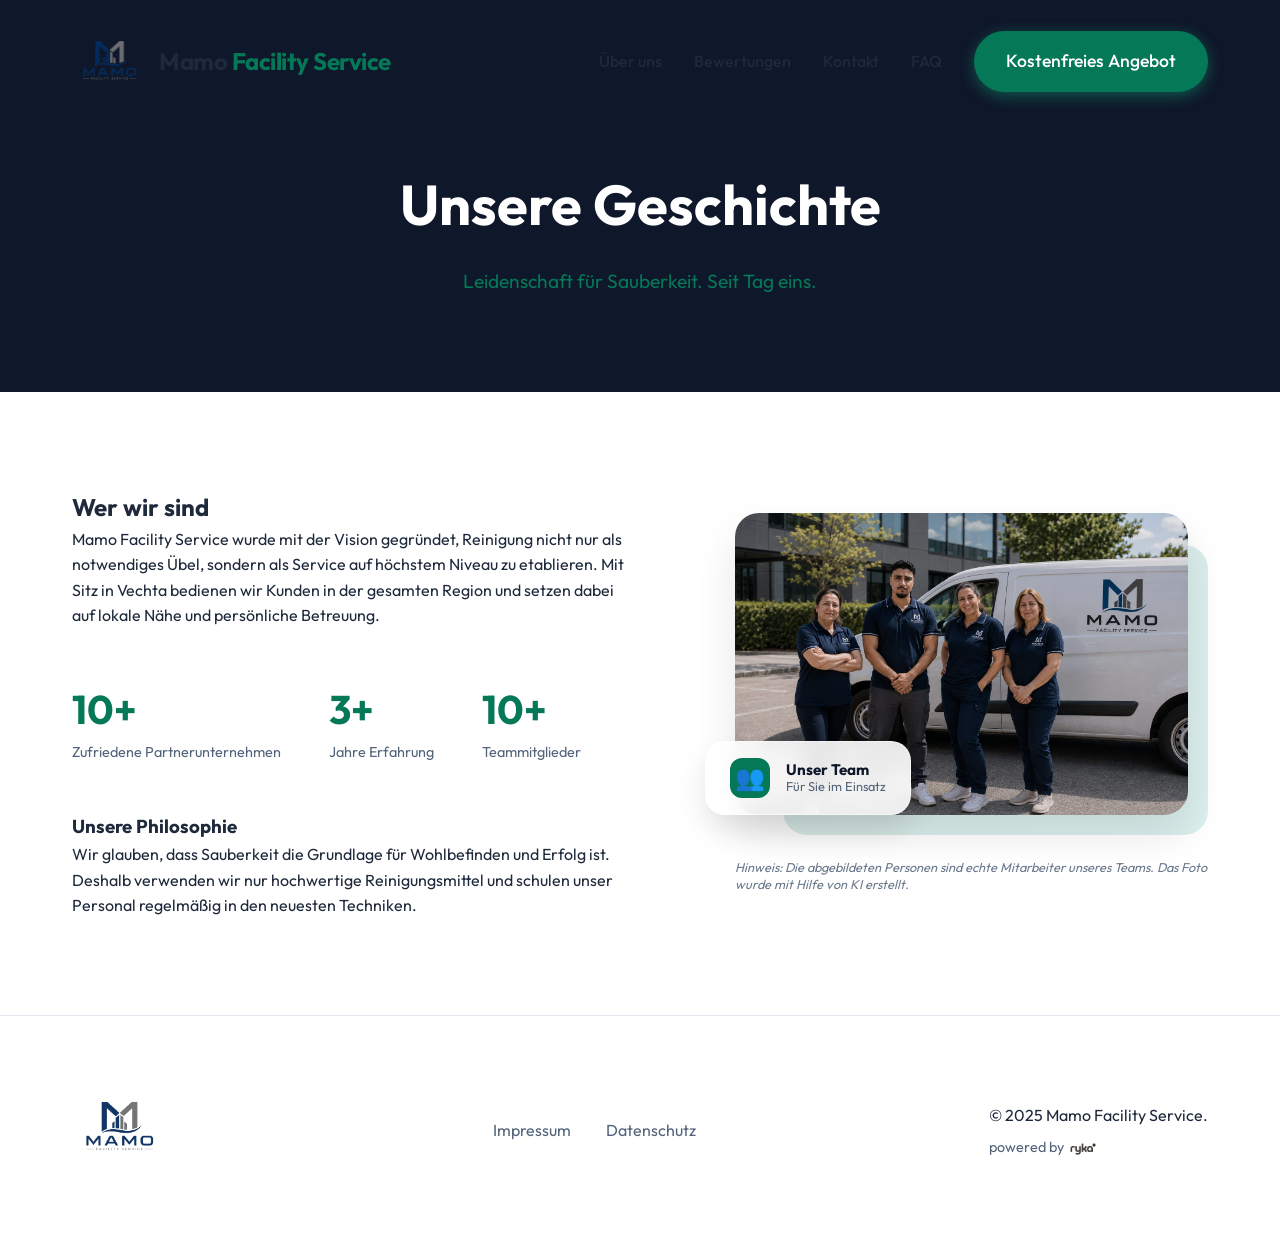
==== commit fe4d446b: "\accessibility: improve contrast ratios, add keyboard focus-visible indicator and skip links to all " ====
--- a/about.html
+++ b/about.html
@@ -1,4 +1,4 @@
-<!DOCTYPE html>
+﻿<!DOCTYPE html>
 <html lang="de">
 <head>
     <meta charset="UTF-8">
@@ -9,8 +9,27 @@
     <link rel="preconnect" href="https://fonts.gstatic.com" crossorigin>
     <link href="https://fonts.googleapis.com/css2?family=Outfit:wght@300;400;600;700&display=swap" rel="stylesheet">
     <link rel="stylesheet" href="style.css?v=1.3">
+    <meta property="og:site_name" content="Mamo Facility Service">
+    <meta property="og:title" content="Über uns | Mamo Facility Service">
+    <meta property="og:type" content="website">
+    <meta property="og:url" content="https://mamo-fresh.com/about.html">
+    <script type="application/ld+json">
+    {
+      "@context": "https://schema.org",
+      "@type": "WebSite",
+      "name": "Mamo Facility Service",
+      "url": "https://mamo-fresh.com"
+    }
+    </script>
+    <link rel="icon" href="favicon.ico" type="image/x-icon">
+    <link rel="shortcut icon" href="favicon.ico" type="image/x-icon">
+    <link rel="icon" href="assets/favicon-48x48.png" sizes="48x48" type="image/png">
+    <link rel="icon" href="assets/favicon-96x96.png" sizes="96x96" type="image/png">
+    <link rel="icon" href="assets/favicon-192x192.png" sizes="192x192" type="image/png">
+    <link rel="apple-touch-icon" href="assets/favicon-192x192.png">
 </head>
 <body>
+    <a href="#main-content" class="skip-link">Zum Inhalt springen</a>
     <header id="main-header" class="scrolled">
         <nav class="container">
             <a href="index.html" class="logo" style="text-decoration:none; color:var(--text);">
@@ -32,7 +51,7 @@
         </nav>
     </header>
 
-    <main>
+    <main id="main-content">
         <section class="sub-hero bg-dark">
             <div class="container">
                 <h1>Unsere Geschichte</h1>
--- a/style.css
+++ b/style.css
@@ -1,13 +1,44 @@
 :root {
     --primary: #0f172a;
-    --secondary: #10b981;
+    --secondary: #047857; /* Darker emerald green for WCAG AA contrast compliance */
     --accent: #3b82f6;
     --background: #ffffff;
     --surface: #f8fafc;
     --text: #1e293b;
-    --text-light: #64748b;
+    --text-light: #52637a; /* Darker slate gray for WCAG AA contrast compliance */
     --white: #ffffff;
     --transition: all 0.3s cubic-bezier(0.4, 0, 0.2, 1);
+}
+
+/* Skip Link for accessibility */
+.skip-link {
+    position: absolute;
+    top: -100px;
+    left: 1rem;
+    background: var(--primary);
+    color: var(--white) !important;
+    padding: 0.8rem 1.5rem;
+    z-index: 99999;
+    transition: top 0.2s ease;
+    text-decoration: none;
+    font-weight: 600;
+    border-bottom-left-radius: 8px;
+    border-bottom-right-radius: 8px;
+    box-shadow: 0 4px 12px rgba(0,0,0,0.15);
+}
+
+.skip-link:focus-visible {
+    top: 0;
+}
+
+/* Focus indicator for keyboard accessibility */
+a:focus-visible, 
+button:focus-visible, 
+select:focus-visible, 
+input:focus-visible, 
+textarea:focus-visible {
+    outline: 3px solid var(--accent);
+    outline-offset: 3px;
 }
 
 * {
@@ -497,9 +528,11 @@
 }
 
 .sub-hero h1 {
-    font-size: 3.5rem;
+    font-size: clamp(2rem, 7vw, 3.5rem);
     margin-bottom: 1rem;
     color: var(--white);
+    word-break: break-word;
+    overflow-wrap: break-word;
 }
 
 .sub-hero p {
